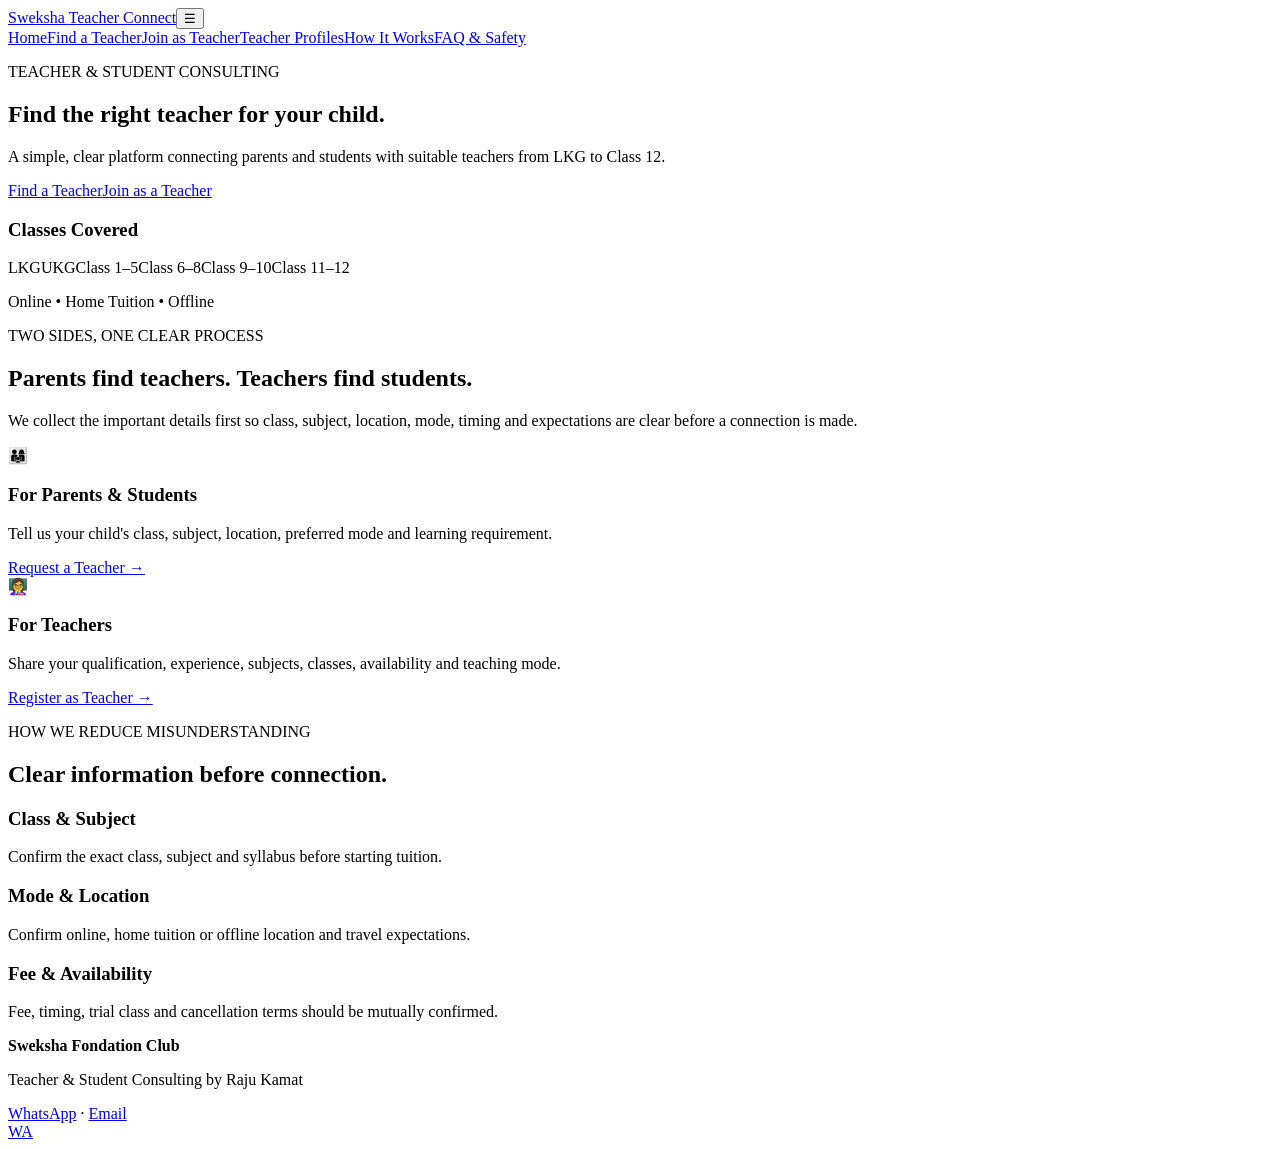
==== index.html @ 1ad2a86b "Create new standalone Teacher & Student Consulting homepage" ====
<!doctype html><html lang="en"><head><meta charset="utf-8"><meta name="viewport" content="width=device-width,initial-scale=1"><title>Sweksha Teacher & Student Consulting</title><meta name="description" content="Find suitable teachers for LKG to Class 12 and help teachers connect with students."><link rel="stylesheet" href="styles.css"></head><body><header><div class="wrap nav"><a class="logo" href="index.html">Sweksha <span>Teacher Connect</span></a><button class="menu" onclick="document.querySelector('nav').classList.toggle('open')">☰</button><nav><a href="index.html">Home</a><a href="find-teacher.html">Find a Teacher</a><a href="register-teacher.html">Join as Teacher</a><a href="profiles.html">Teacher Profiles</a><a href="how-it-works.html">How It Works</a><a href="faq.html">FAQ & Safety</a></nav></div></header><main><section class="hero"><div class="wrap heroGrid"><div><p class="eyebrow">TEACHER & STUDENT CONSULTING</p><h1>Find the right teacher for your child.</h1><p class="lead">A simple, clear platform connecting parents and students with suitable teachers from LKG to Class 12.</p><div class="actions"><a class="btn primary" href="find-teacher.html">Find a Teacher</a><a class="btn light" href="register-teacher.html">Join as a Teacher</a></div></div><div class="heroCard"><h3>Classes Covered</h3><div class="chips"><span>LKG</span><span>UKG</span><span>Class 1–5</span><span>Class 6–8</span><span>Class 9–10</span><span>Class 11–12</span></div><p>Online • Home Tuition • Offline</p></div></div></section><section><div class="wrap"><div class="sectionHead"><p class="eyebrow blue">TWO SIDES, ONE CLEAR PROCESS</p><h2>Parents find teachers. Teachers find students.</h2><p>We collect the important details first so class, subject, location, mode, timing and expectations are clear before a connection is made.</p></div><div class="cards two"><article class="card"><div class="icon">👨‍👩‍👧</div><h3>For Parents & Students</h3><p>Tell us your child's class, subject, location, preferred mode and learning requirement.</p><a class="textLink" href="find-teacher.html">Request a Teacher →</a></article><article class="card"><div class="icon">👩‍🏫</div><h3>For Teachers</h3><p>Share your qualification, experience, subjects, classes, availability and teaching mode.</p><a class="textLink" href="register-teacher.html">Register as Teacher →</a></article></div></div></section><section class="soft"><div class="wrap"><div class="sectionHead"><p class="eyebrow blue">HOW WE REDUCE MISUNDERSTANDING</p><h2>Clear information before connection.</h2></div><div class="cards three"><article class="card"><h3>Class & Subject</h3><p>Confirm the exact class, subject and syllabus before starting tuition.</p></article><article class="card"><h3>Mode & Location</h3><p>Confirm online, home tuition or offline location and travel expectations.</p></article><article class="card"><h3>Fee & Availability</h3><p>Fee, timing, trial class and cancellation terms should be mutually confirmed.</p></article></div></div></section></main><footer><div class="wrap footer"><div><strong>Sweksha Fondation Club</strong><p>Teacher & Student Consulting by Raju Kamat</p></div><div><a href="https://wa.me/917827474249">WhatsApp</a> · <a href="mailto:kamatrajukumar2000@gmail.com">Email</a></div></div></footer><a class="float" href="https://wa.me/917827474249?text=Hello%20Raju%20Kamat,%20I%20need%20help%20with%20Teacher%20%26%20Student%20Consulting.">WA</a></body></html>
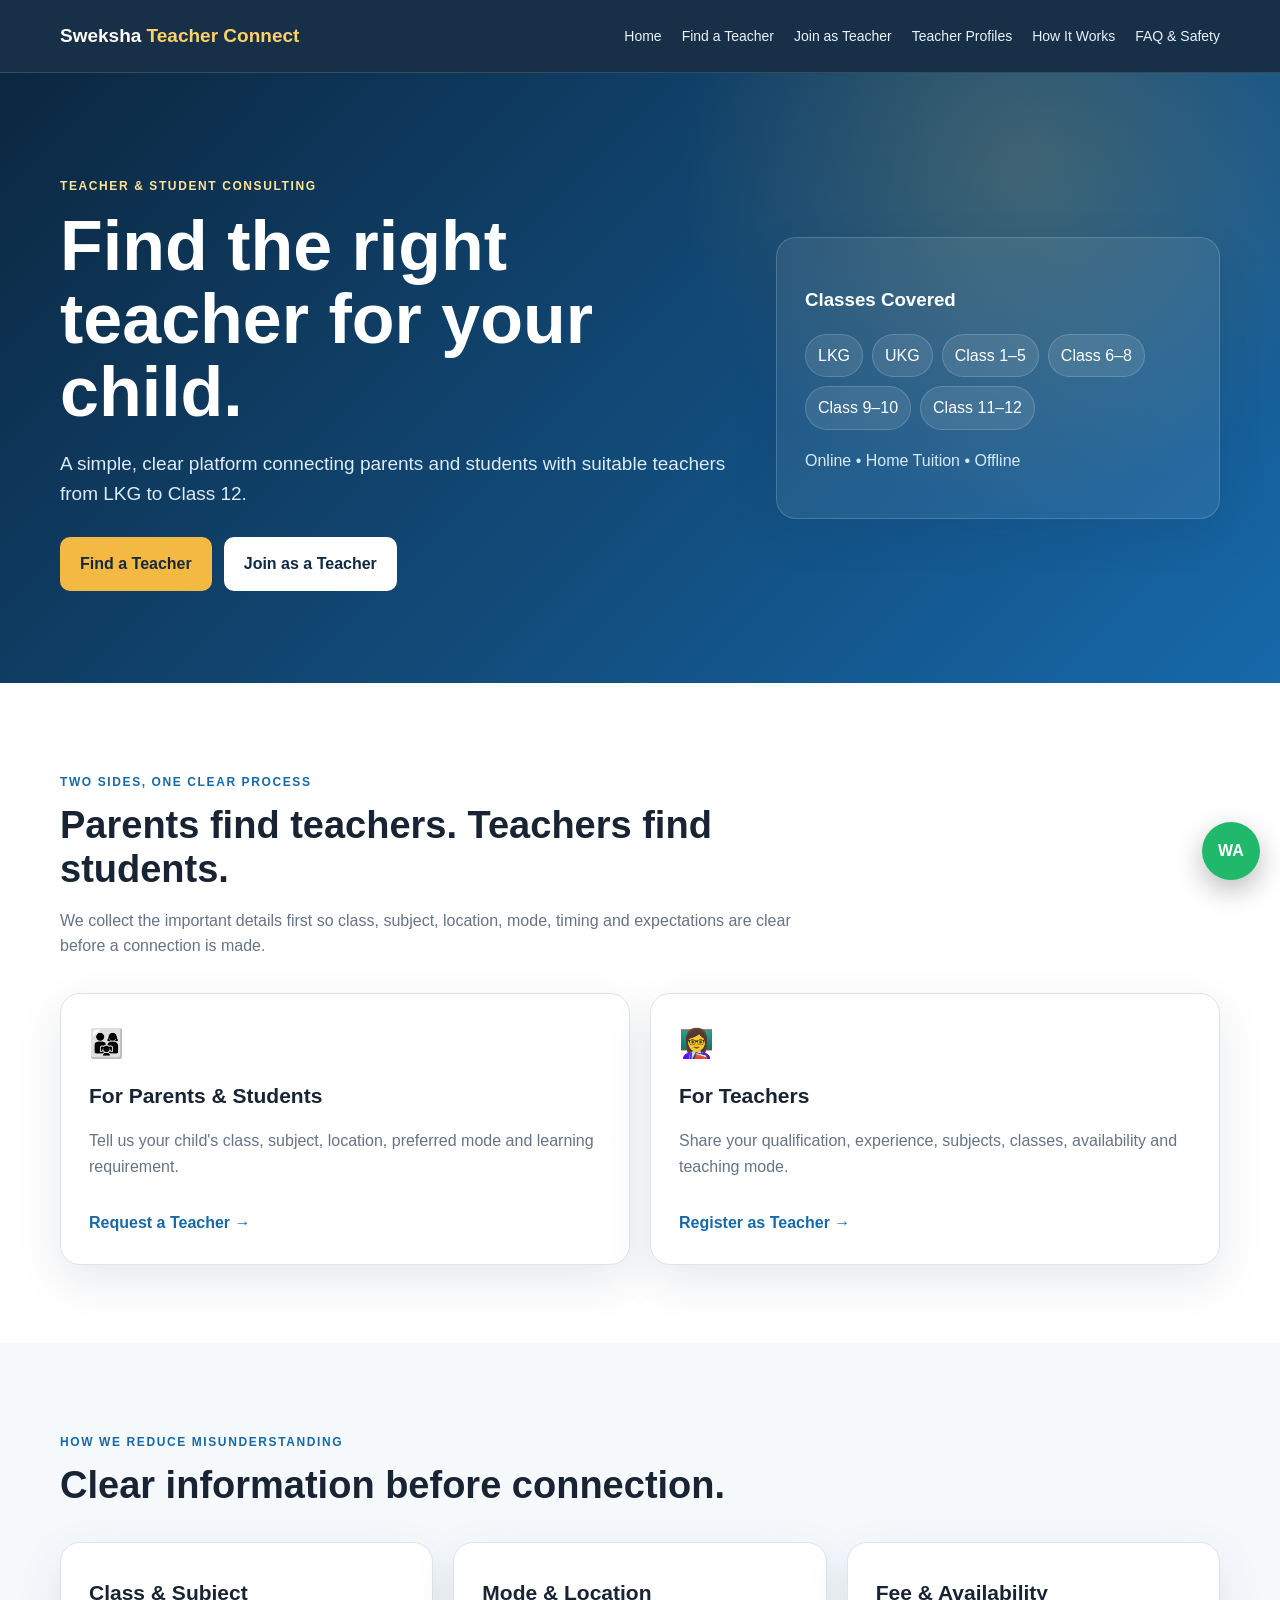
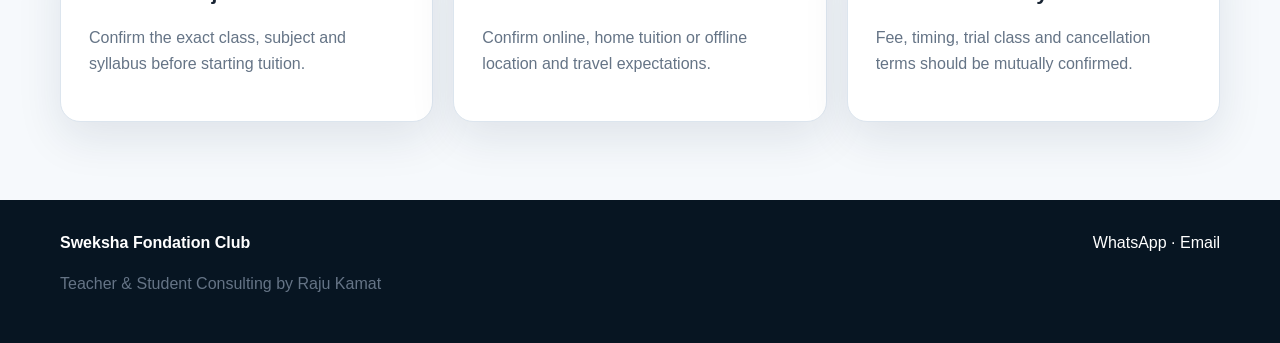
==== commit c58e686a: "Add GA4 analytics tracking to Teacher Connect home" ====
--- a/index.html
+++ b/index.html
@@ -1 +1 @@
-<!doctype html><html lang="en"><head><meta charset="utf-8"><meta name="viewport" content="width=device-width,initial-scale=1"><title>Sweksha Teacher & Student Consulting</title><meta name="description" content="Find suitable teachers for LKG to Class 12 and help teachers connect with students."><link rel="stylesheet" href="styles.css"></head><body><header><div class="wrap nav"><a class="logo" href="index.html">Sweksha <span>Teacher Connect</span></a><button class="menu" onclick="document.querySelector('nav').classList.toggle('open')">☰</button><nav><a href="index.html">Home</a><a href="find-teacher.html">Find a Teacher</a><a href="register-teacher.html">Join as Teacher</a><a href="profiles.html">Teacher Profiles</a><a href="how-it-works.html">How It Works</a><a href="faq.html">FAQ & Safety</a></nav></div></header><main><section class="hero"><div class="wrap heroGrid"><div><p class="eyebrow">TEACHER & STUDENT CONSULTING</p><h1>Find the right teacher for your child.</h1><p class="lead">A simple, clear platform connecting parents and students with suitable teachers from LKG to Class 12.</p><div class="actions"><a class="btn primary" href="find-teacher.html">Find a Teacher</a><a class="btn light" href="register-teacher.html">Join as a Teacher</a></div></div><div class="heroCard"><h3>Classes Covered</h3><div class="chips"><span>LKG</span><span>UKG</span><span>Class 1–5</span><span>Class 6–8</span><span>Class 9–10</span><span>Class 11–12</span></div><p>Online • Home Tuition • Offline</p></div></div></section><section><div class="wrap"><div class="sectionHead"><p class="eyebrow blue">TWO SIDES, ONE CLEAR PROCESS</p><h2>Parents find teachers. Teachers find students.</h2><p>We collect the important details first so class, subject, location, mode, timing and expectations are clear before a connection is made.</p></div><div class="cards two"><article class="card"><div class="icon">👨‍👩‍👧</div><h3>For Parents & Students</h3><p>Tell us your child's class, subject, location, preferred mode and learning requirement.</p><a class="textLink" href="find-teacher.html">Request a Teacher →</a></article><article class="card"><div class="icon">👩‍🏫</div><h3>For Teachers</h3><p>Share your qualification, experience, subjects, classes, availability and teaching mode.</p><a class="textLink" href="register-teacher.html">Register as Teacher →</a></article></div></div></section><section class="soft"><div class="wrap"><div class="sectionHead"><p class="eyebrow blue">HOW WE REDUCE MISUNDERSTANDING</p><h2>Clear information before connection.</h2></div><div class="cards three"><article class="card"><h3>Class & Subject</h3><p>Confirm the exact class, subject and syllabus before starting tuition.</p></article><article class="card"><h3>Mode & Location</h3><p>Confirm online, home tuition or offline location and travel expectations.</p></article><article class="card"><h3>Fee & Availability</h3><p>Fee, timing, trial class and cancellation terms should be mutually confirmed.</p></article></div></div></section></main><footer><div class="wrap footer"><div><strong>Sweksha Fondation Club</strong><p>Teacher & Student Consulting by Raju Kamat</p></div><div><a href="https://wa.me/917827474249">WhatsApp</a> · <a href="mailto:kamatrajukumar2000@gmail.com">Email</a></div></div></footer><a class="float" href="https://wa.me/917827474249?text=Hello%20Raju%20Kamat,%20I%20need%20help%20with%20Teacher%20%26%20Student%20Consulting.">WA</a></body></html>+<!doctype html><html lang="en"><head><meta charset="utf-8"><meta name="viewport" content="width=device-width,initial-scale=1"><title>Sweksha Teacher & Student Consulting</title><meta name="description" content="Find suitable teachers for LKG to Class 12 and help teachers connect with students."><link rel="stylesheet" href="styles.css"><script async src="https://www.googletagmanager.com/gtag/js?id=G-V7ETXQ704R"></script><script>window.dataLayer=window.dataLayer||[];function gtag(){dataLayer.push(arguments)}gtag('js',new Date());gtag('config','G-V7ETXQ704R');</script></head><body><header><div class="wrap nav"><a class="logo" href="index.html">Sweksha <span>Teacher Connect</span></a><button class="menu" onclick="document.querySelector('nav').classList.toggle('open')">☰</button><nav><a href="index.html">Home</a><a href="find-teacher.html">Find a Teacher</a><a href="register-teacher.html">Join as Teacher</a><a href="profiles.html">Teacher Profiles</a><a href="how-it-works.html">How It Works</a><a href="faq.html">FAQ & Safety</a></nav></div></header><main><section class="hero"><div class="wrap heroGrid"><div><p class="eyebrow">TEACHER & STUDENT CONSULTING</p><h1>Find the right teacher for your child.</h1><p class="lead">A simple, clear platform connecting parents and students with suitable teachers from LKG to Class 12.</p><div class="actions"><a class="btn primary" href="find-teacher.html">Find a Teacher</a><a class="btn light" href="register-teacher.html">Join as a Teacher</a></div></div><div class="heroCard"><h3>Classes Covered</h3><div class="chips"><span>LKG</span><span>UKG</span><span>Class 1–5</span><span>Class 6–8</span><span>Class 9–10</span><span>Class 11–12</span></div><p>Online • Home Tuition • Offline</p></div></div></section><section><div class="wrap"><div class="sectionHead"><p class="eyebrow blue">TWO SIDES, ONE CLEAR PROCESS</p><h2>Parents find teachers. Teachers find students.</h2><p>We collect the important details first so class, subject, location, mode, timing and expectations are clear before a connection is made.</p></div><div class="cards two"><article class="card"><div class="icon">👨‍👩‍👧</div><h3>For Parents & Students</h3><p>Tell us your child's class, subject, location, preferred mode and learning requirement.</p><a class="textLink" href="find-teacher.html">Request a Teacher →</a></article><article class="card"><div class="icon">👩‍🏫</div><h3>For Teachers</h3><p>Share your qualification, experience, subjects, classes, availability and teaching mode.</p><a class="textLink" href="register-teacher.html">Register as Teacher →</a></article></div></div></section><section class="soft"><div class="wrap"><div class="sectionHead"><p class="eyebrow blue">HOW WE REDUCE MISUNDERSTANDING</p><h2>Clear information before connection.</h2></div><div class="cards three"><article class="card"><h3>Class & Subject</h3><p>Confirm the exact class, subject and syllabus before starting tuition.</p></article><article class="card"><h3>Mode & Location</h3><p>Confirm online, home tuition or offline location and travel expectations.</p></article><article class="card"><h3>Fee & Availability</h3><p>Fee, timing, trial class and cancellation terms should be mutually confirmed.</p></article></div></div></section></main><footer><div class="wrap footer"><div><strong>Sweksha Fondation Club</strong><p>Teacher & Student Consulting by Raju Kamat</p></div><div><a href="https://wa.me/917827474249">WhatsApp</a> · <a href="mailto:kamatrajukumar2000@gmail.com">Email</a></div></div></footer><a class="float" href="https://wa.me/917827474249?text=Hello%20Raju%20Kamat,%20I%20need%20help%20with%20Teacher%20%26%20Student%20Consulting.">WA</a></body></html>
--- a/styles.css
+++ b/styles.css
@@ -0,0 +1 @@
+:root{--navy:#102a43;--blue:#1769aa;--sky:#eef7ff;--gold:#f4b942;--green:#16a085;--text:#182433;--muted:#657486;--line:#dce5ee;--shadow:0 16px 45px rgba(16,42,67,.1)}*{box-sizing:border-box}html{scroll-behavior:smooth}body{margin:0;font-family:Inter,Segoe UI,Arial,sans-serif;color:var(--text);line-height:1.6;background:#fff}a{text-decoration:none;color:inherit}.wrap{width:min(1160px,92%);margin:auto}header{position:sticky;top:0;z-index:10;background:rgba(16,42,67,.97);color:#fff;border-bottom:1px solid #ffffff22}.nav{min-height:72px;display:flex;align-items:center;justify-content:space-between;gap:20px}.logo{font-size:19px;font-weight:900}.logo span{color:#ffd166}nav{display:flex;gap:20px;align-items:center}nav a{font-size:14px;color:#eaf2f8}nav a:hover{color:#ffd166}.menu{display:none;background:none;border:0;color:#fff;font-size:28px}.hero{background:radial-gradient(circle at 80% 15%,#f4b94233,transparent 30%),linear-gradient(135deg,#0b2740,#1769aa);color:#fff;padding:92px 0}.heroGrid{display:grid;grid-template-columns:1.2fr .8fr;gap:50px;align-items:center}.eyebrow{font-size:12px;font-weight:900;letter-spacing:1.6px;color:#ffe39a}.blue{color:var(--blue)}h1{font-size:clamp(42px,6vw,70px);line-height:1.04;margin:14px 0 20px}.lead{font-size:19px;color:#dcebf5;max-width:700px}.actions{display:flex;gap:12px;flex-wrap:wrap;margin-top:28px}.btn{display:inline-flex;padding:14px 20px;border-radius:10px;font-weight:800}.primary{background:var(--gold);color:#16283b}.light{background:#fff;color:var(--navy)}.heroCard,.card,.formBox{background:#fff;color:var(--text);border:1px solid var(--line);border-radius:20px;padding:28px;box-shadow:var(--shadow)}.heroCard{background:#ffffff12;border-color:#ffffff2b;color:#fff}.chips{display:flex;gap:9px;flex-wrap:wrap;margin:18px 0}.chips span{padding:8px 12px;border-radius:999px;background:#ffffff18;border:1px solid #ffffff2b}.heroCard p{color:#d9e9f5}section{padding:78px 0}.soft{background:#f6f9fc}.sectionHead{max-width:760px;margin-bottom:34px}.sectionHead h2{font-size:38px;line-height:1.15;margin:8px 0 12px}.sectionHead p:last-child,.card p{color:var(--muted)}.cards{display:grid;gap:20px}.two{grid-template-columns:repeat(2,1fr)}.three{grid-template-columns:repeat(3,1fr)}.icon{font-size:28px;margin-bottom:12px}.card h3{margin:5px 0 8px;font-size:21px}.textLink{display:inline-block;margin-top:15px;color:var(--blue);font-weight:800}.formBox{max-width:820px;margin:auto}.field{margin-bottom:16px}.field label{display:block;font-weight:800;font-size:14px;margin-bottom:6px}.field input,.field select,.field textarea{width:100%;padding:13px;border:1px solid #cbd7e2;border-radius:9px;font:inherit}.field textarea{min-height:120px}.grid2{display:grid;grid-template-columns:1fr 1fr;gap:16px}.submit{border:0;cursor:pointer;width:100%;font-size:16px}.note{font-size:13px;color:var(--muted);margin-top:12px}.list{padding-left:20px}.faq{border-bottom:1px solid var(--line);padding:18px 0}.faq summary{font-weight:800;cursor:pointer}.footer{display:flex;justify-content:space-between;gap:20px;flex-wrap:wrap;padding:30px 0}.footer p{color:var(--muted)}footer{background:#071522;color:#fff}.float{position:fixed;right:20px;bottom:20px;width:58px;height:58px;border-radius:50%;background:#20b86b;color:#fff;display:grid;place-items:center;font-weight:900;box-shadow:0 10px 28px #0004}@media(max-width:850px){nav{display:none;position:absolute;left:0;right:0;top:72px;background:var(--navy);padding:18px;flex-direction:column;align-items:flex-start}.nav nav.open{display:flex}.menu{display:block}.heroGrid,.two,.three,.grid2{grid-template-columns:1fr}.hero{padding:68px 0}}
